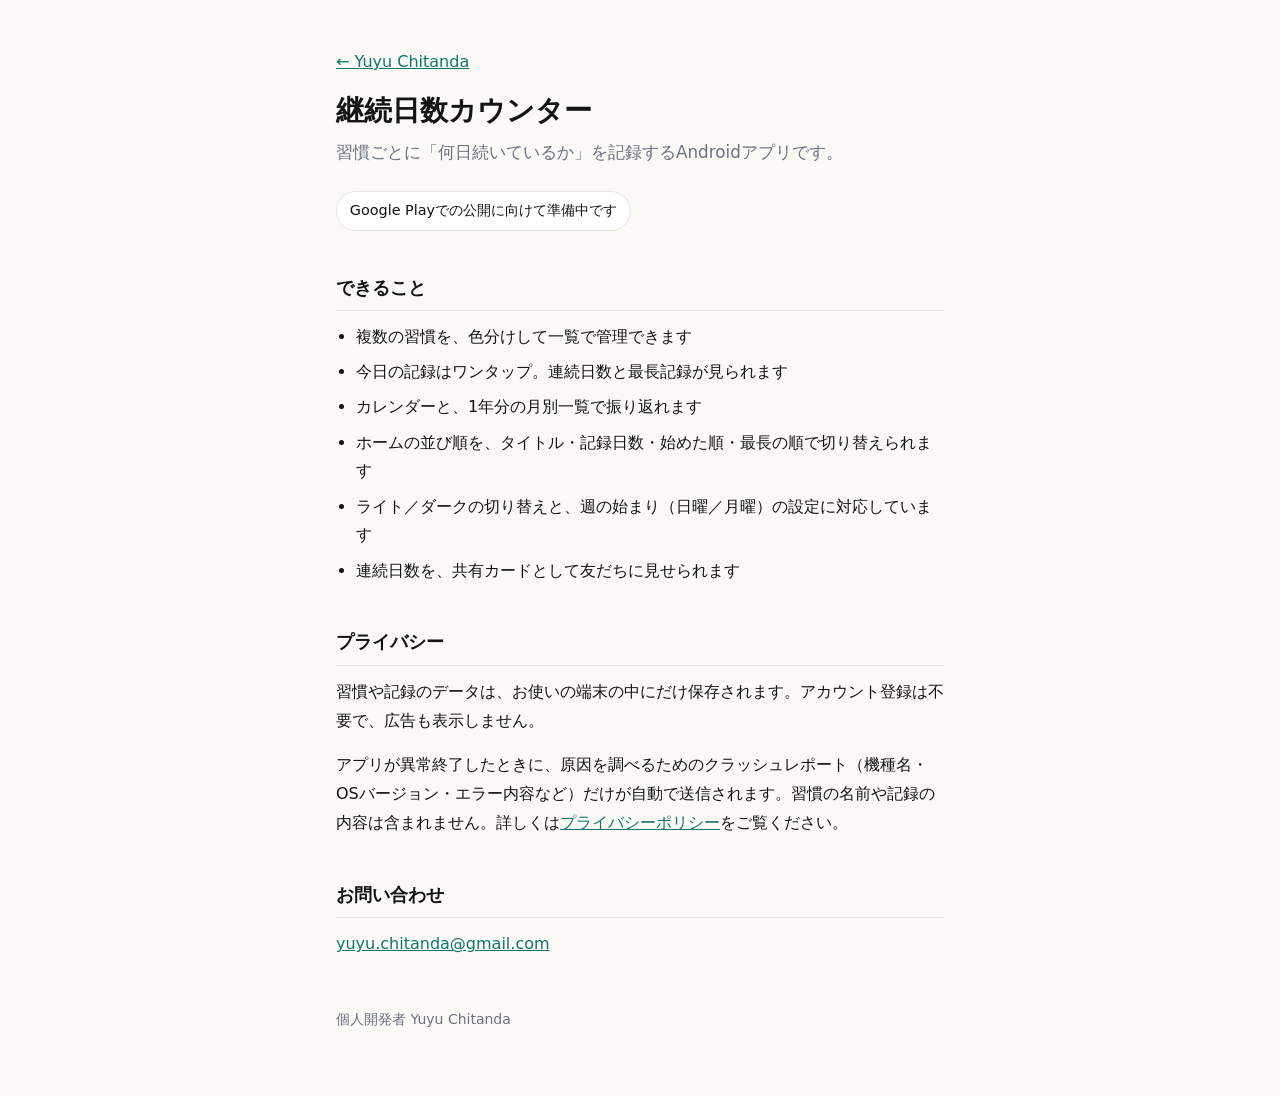
==== streak-counter/index.html @ 4814ce47 "Add files via upload" ====
<!doctype html>
<html lang="ja">
<head>
<meta charset="utf-8">
<meta name="viewport" content="width=device-width, initial-scale=1">
<title>継続日数カウンター</title>
<meta name="description" content="習慣ごとに「何日続いているか」を記録するAndroidアプリ。データは端末内にだけ保存され、アカウント登録も広告もありません。">
<link rel="stylesheet" href="../style.css">
</head>
<body>
<header>
  <p><a href="../">← Yuyu Chitanda</a></p>
  <h1>継続日数カウンター</h1>
  <p class="lead">習慣ごとに「何日続いているか」を記録するAndroidアプリです。</p>
  <p><span class="status">Google Playでの公開に向けて準備中です</span></p>
</header>
<main>
  <h2>できること</h2>
  <ul>
    <li>複数の習慣を、色分けして一覧で管理できます</li>
    <li>今日の記録はワンタップ。連続日数と最長記録が見られます</li>
    <li>カレンダーと、1年分の月別一覧で振り返れます</li>
    <li>ホームの並び順を、タイトル・記録日数・始めた順・最長の順で切り替えられます</li>
    <li>ライト／ダークの切り替えと、週の始まり（日曜／月曜）の設定に対応しています</li>
    <li>連続日数を、共有カードとして友だちに見せられます</li>
  </ul>

  <h2>プライバシー</h2>
  <p>習慣や記録のデータは、お使いの端末の中にだけ保存されます。アカウント登録は不要で、広告も表示しません。</p>
  <p>アプリが異常終了したときに、原因を調べるためのクラッシュレポート（機種名・OSバージョン・エラー内容など）だけが自動で送信されます。習慣の名前や記録の内容は含まれません。詳しくは<a href="privacy.html">プライバシーポリシー</a>をご覧ください。</p>

  <h2>お問い合わせ</h2>
  <p><a href="mailto:yuyu.chitanda@gmail.com">yuyu.chitanda@gmail.com</a></p>
</main>
<footer>
  <p>個人開発者 Yuyu Chitanda</p>
</footer>
</body>
</html>
---- style.css ----
:root {
  --bg: #faf9f5;
  --surface: #ffffff;
  --border: #e7e5e0;
  --text: #141413;
  --muted: #6b7280;
  --accent: #0f766e;
}
@media (prefers-color-scheme: dark) {
  :root {
    --bg: #141413;
    --surface: #1f1f1e;
    --border: #33322f;
    --text: #faf9f5;
    --muted: #b4b4ae;
    --accent: #2dd4bf;
  }
}
* { box-sizing: border-box; }
body {
  margin: 0;
  background: var(--bg);
  color: var(--text);
  font-family: system-ui, -apple-system, "Segoe UI", "Hiragino Kaku Gothic ProN", "Yu Gothic UI", Meiryo, sans-serif;
  line-height: 1.8;
}
main, header, footer { max-width: 40rem; margin: 0 auto; padding: 0 1rem; }
header { padding-top: 3rem; }
h1 { font-size: 1.75rem; line-height: 1.3; margin: 0 0 .5rem; }
h2 { font-size: 1.15rem; margin: 2.5rem 0 .75rem; padding-bottom: .4rem; border-bottom: 1px solid var(--border); }
h3 { font-size: 1rem; margin: 1.5rem 0 .5rem; }
p { margin: 0 0 1rem; }
.lead { font-size: 1.05rem; color: var(--muted); margin-bottom: 1.5rem; }
.status {
  display: inline-block;
  padding: .35rem .8rem;
  border: 1px solid var(--border);
  border-radius: 999px;
  background: var(--surface);
  font-size: .9rem;
}
ul { padding-left: 1.25rem; margin: 0 0 1rem; }
li { margin-bottom: .4rem; }
a { color: var(--accent); }
a:focus-visible { outline: 2px solid var(--accent); outline-offset: 2px; }
footer { padding-top: 2rem; padding-bottom: 3rem; color: var(--muted); font-size: .875rem; }
.card {
  display: block;
  padding: 1rem 1.1rem;
  margin-bottom: .75rem;
  border: 1px solid var(--border);
  border-radius: 14px;
  background: var(--surface);
  color: var(--text);
  text-decoration: none;
}
.card:hover { border-color: var(--accent); }
.card strong { display: block; font-size: 1.05rem; margin-bottom: .15rem; }
.card span { color: var(--muted); font-size: .9rem; }
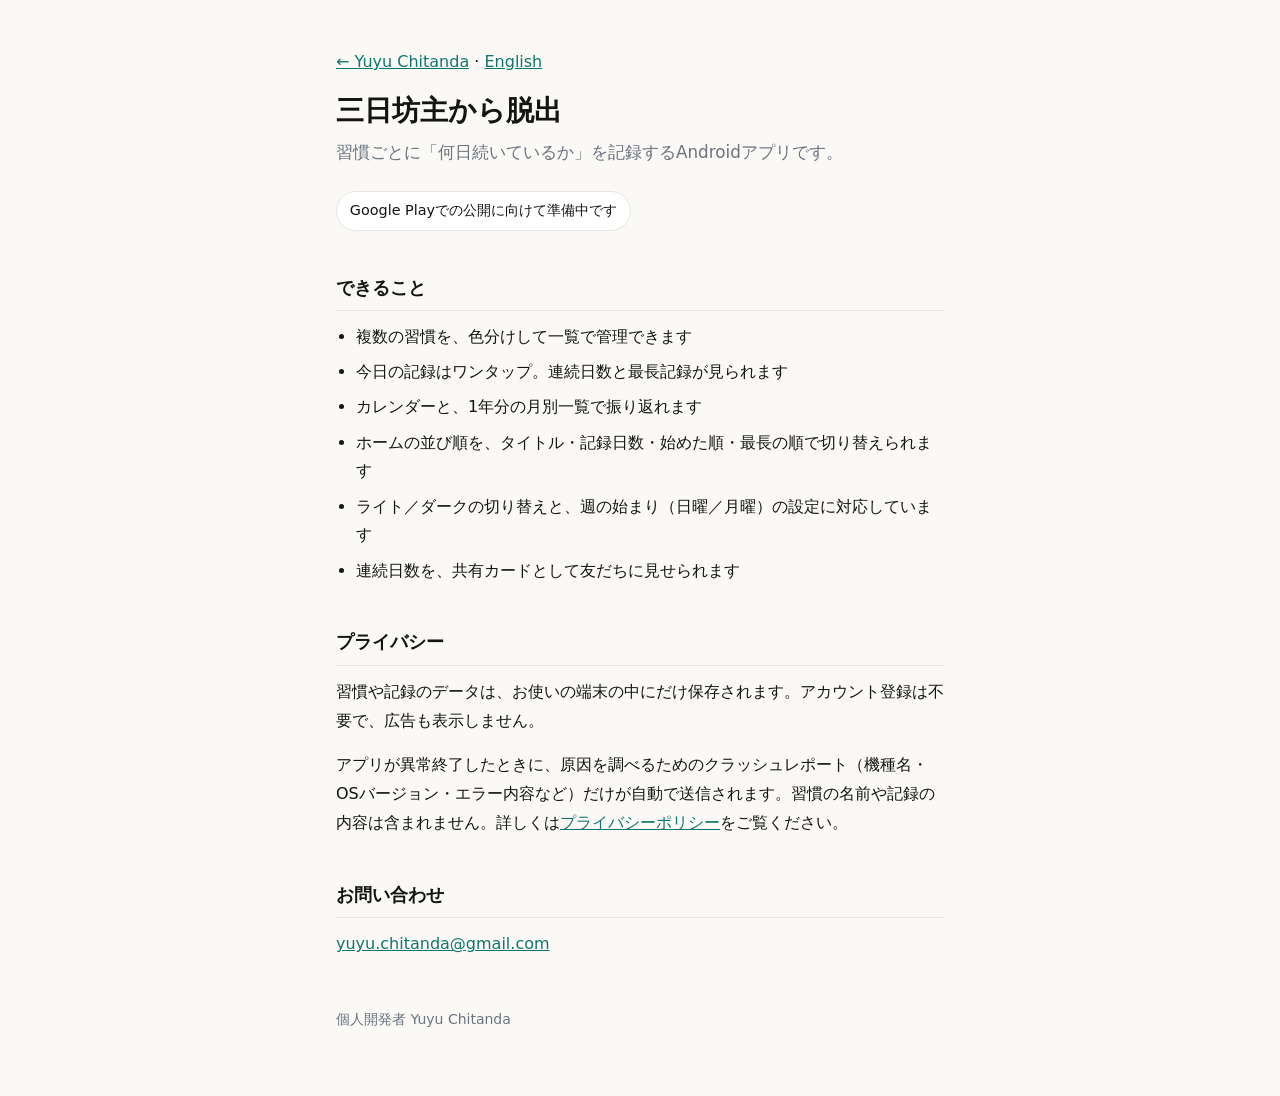
==== commit 5e4258a6: "Add files via upload" ====
--- a/streak-counter/index.html
+++ b/streak-counter/index.html
@@ -3,14 +3,14 @@
 <head>
 <meta charset="utf-8">
 <meta name="viewport" content="width=device-width, initial-scale=1">
-<title>継続日数カウンター</title>
+<title>三日坊主から脱出</title>
 <meta name="description" content="習慣ごとに「何日続いているか」を記録するAndroidアプリ。データは端末内にだけ保存され、アカウント登録も広告もありません。">
 <link rel="stylesheet" href="../style.css">
 </head>
 <body>
 <header>
-  <p><a href="../">← Yuyu Chitanda</a></p>
-  <h1>継続日数カウンター</h1>
+  <p><a href="../">← Yuyu Chitanda</a> · <a href="../en/streak-counter/" hreflang="en">English</a></p>
+  <h1>三日坊主から脱出</h1>
   <p class="lead">習慣ごとに「何日続いているか」を記録するAndroidアプリです。</p>
   <p><span class="status">Google Playでの公開に向けて準備中です</span></p>
 </header>
